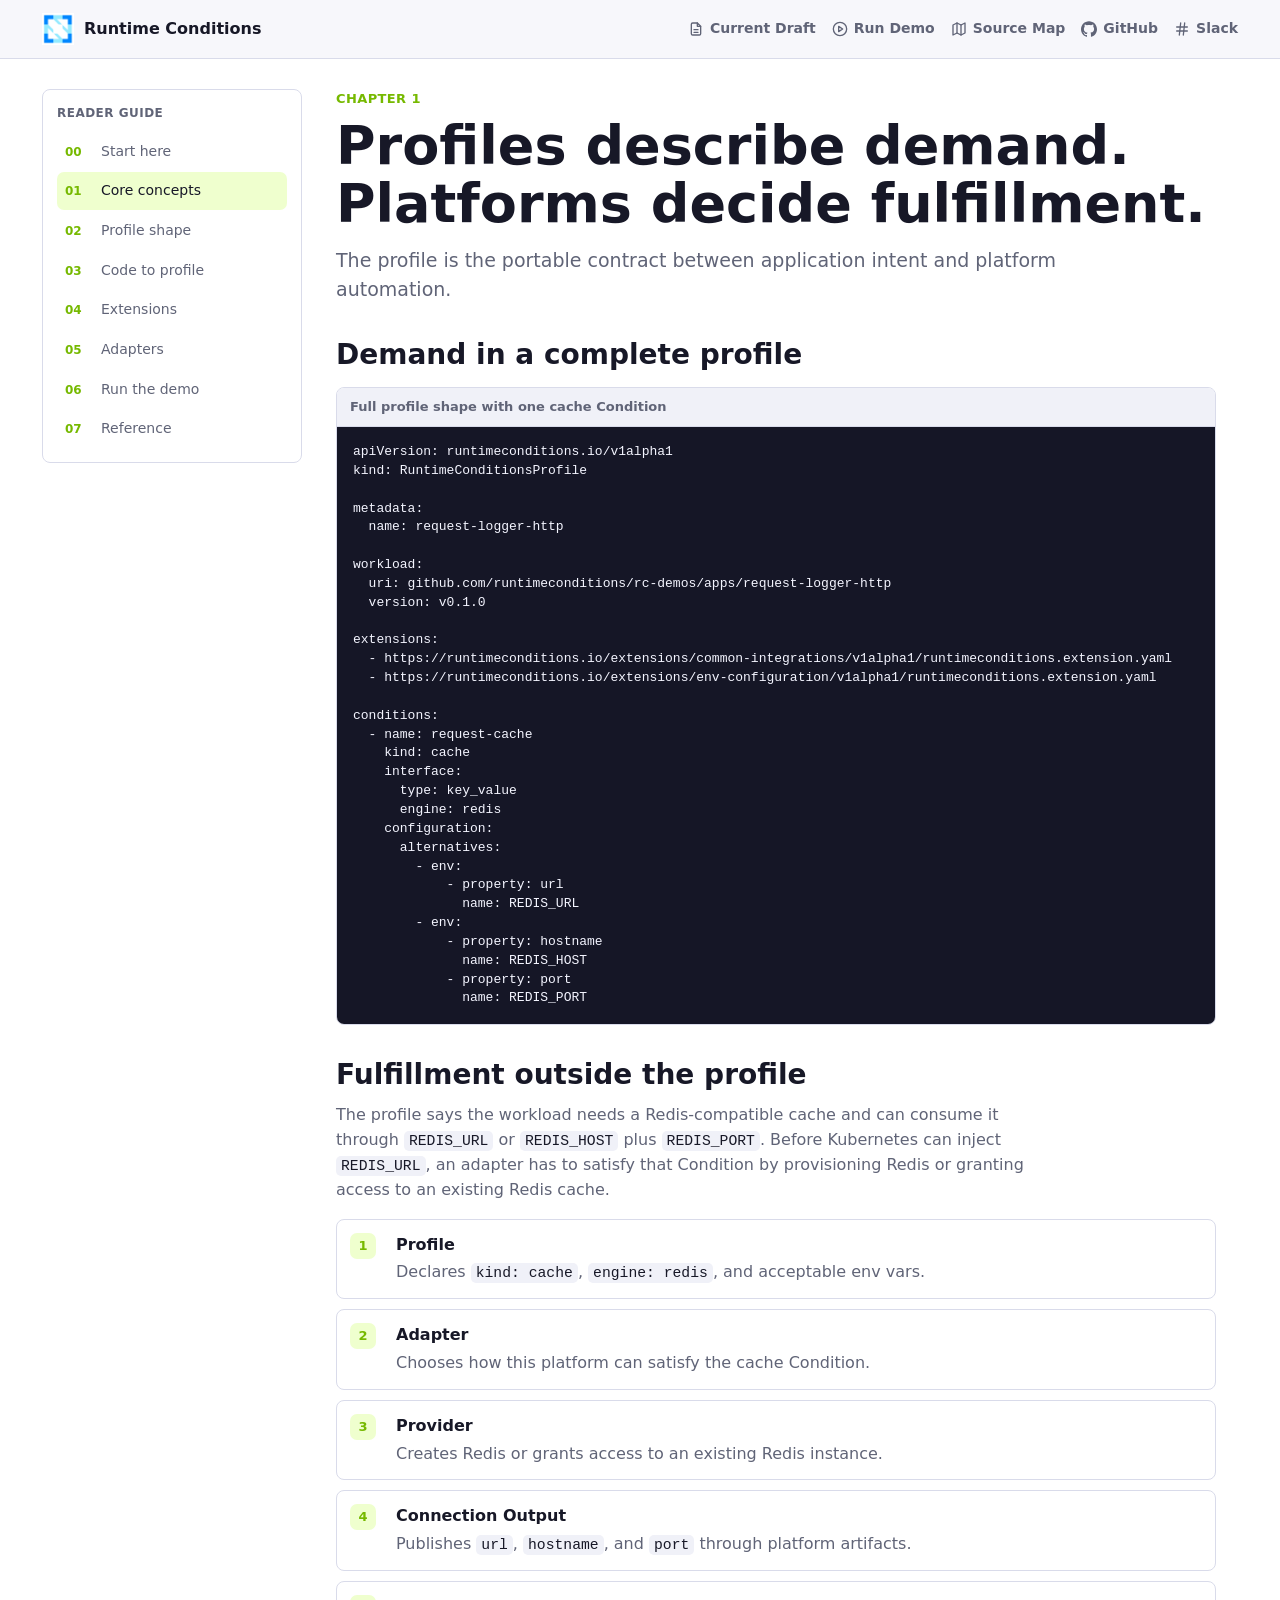
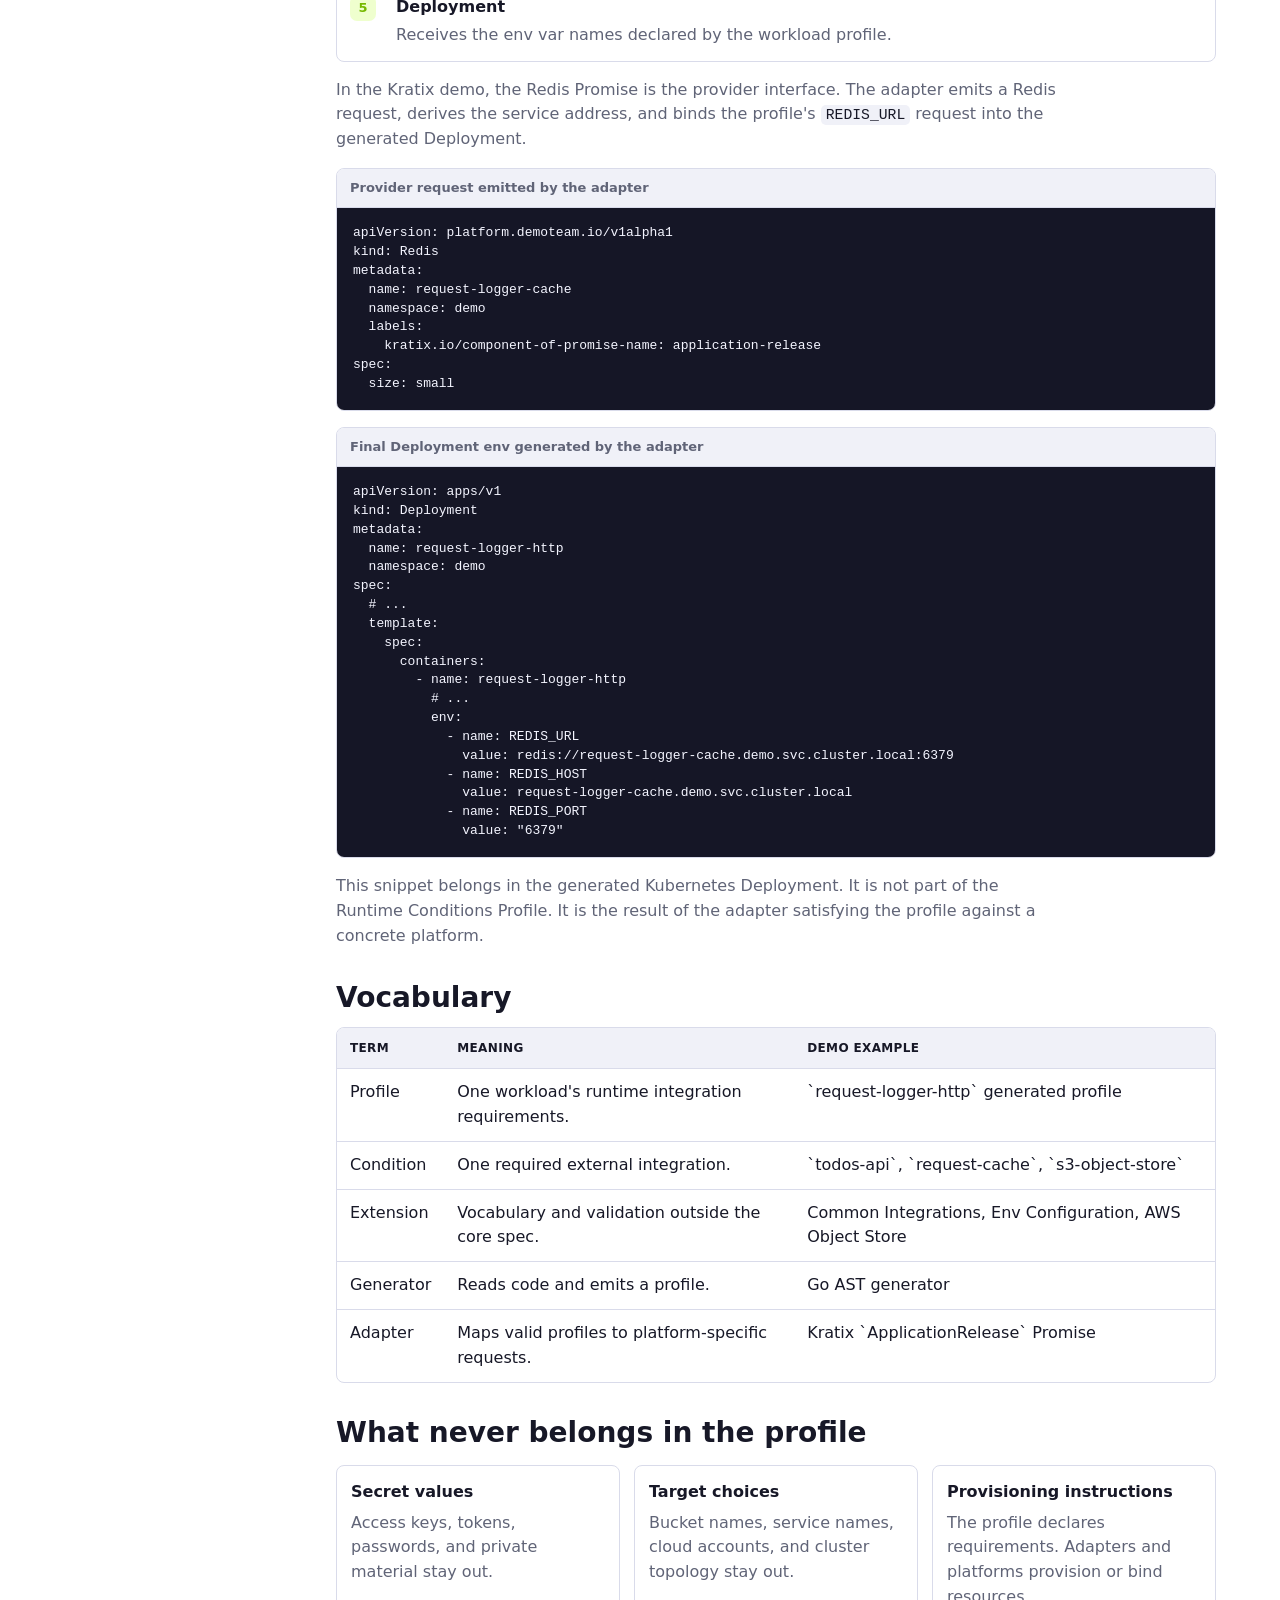
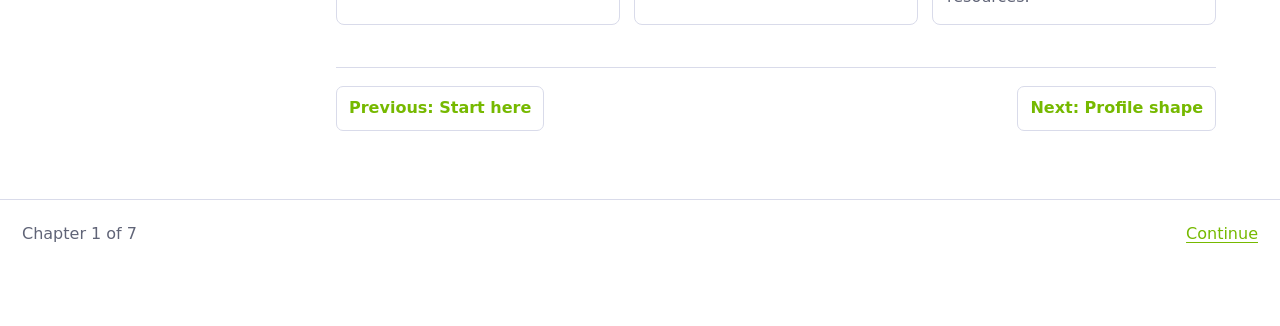
==== concepts.html @ 8dec8f98 "Add GitHub and Slack links and the CNCF logo to the header The header gains GitHub and Slack links n" ====
<!doctype html>
<html lang="en">
  <head>
    <meta charset="utf-8" />
    <meta name="viewport" content="width=device-width, initial-scale=1" />
    <title>Core Concepts | Runtime Conditions</title>
    <link rel="stylesheet" href="assets/styles.css" />
  </head>
  <body>
    <header class="site-header">
      <div class="header-inner">
        <a class="brand" href="index.html"><img class="brand-logo" src="assets/cncf-logo.png" width="32" height="32" alt="CNCF" /> Runtime Conditions</a>
        <nav class="top-links" aria-label="Top links">
          <a href="https://github.com/runtimeconditions/spec/blob/main/docs/sixth-draft.md" data-tip="Read the latest draft of the specification"><svg class="nav-icon" viewBox="0 0 24 24" width="16" height="16" fill="none" stroke="currentColor" stroke-width="2" stroke-linecap="round" stroke-linejoin="round" aria-hidden="true" focusable="false"><path d="M14 3H7a2 2 0 0 0-2 2v14a2 2 0 0 0 2 2h10a2 2 0 0 0 2-2V8z"/><path d="M14 3v5h5"/><path d="M9 13h6"/><path d="M9 17h6"/></svg><span>Current Draft</span></a>
          <a href="https://github.com/runtimeconditions/rc-demos/blob/main/README.md" data-tip="Run Runtime Conditions end to end on your own machine"><svg class="nav-icon" viewBox="0 0 24 24" width="16" height="16" fill="none" stroke="currentColor" stroke-width="2" stroke-linecap="round" stroke-linejoin="round" aria-hidden="true" focusable="false"><circle cx="12" cy="12" r="10"/><polygon points="10 8 16 12 10 16 10 8"/></svg><span>Run Demo</span></a>
          <a href="reference.html" data-tip="See where each part of this guide comes from in the source repositories"><svg class="nav-icon" viewBox="0 0 24 24" width="16" height="16" fill="none" stroke="currentColor" stroke-width="2" stroke-linecap="round" stroke-linejoin="round" aria-hidden="true" focusable="false"><path d="M3 6l6-3 6 3 6-3v15l-6 3-6-3-6 3z"/><path d="M9 3v15"/><path d="M15 6v15"/></svg><span>Source Map</span></a>
          <a href="https://github.com/runtimeconditions" data-tip="Browse the Runtime Conditions repositories on GitHub"><svg class="nav-icon" viewBox="0 0 24 24" width="16" height="16" fill="currentColor" aria-hidden="true" focusable="false"><path d="M12 .297c-6.63 0-12 5.373-12 12 0 5.303 3.438 9.8 8.205 11.385.6.113.82-.258.82-.577 0-.285-.01-1.04-.015-2.04-3.338.724-4.042-1.61-4.042-1.61C4.422 18.07 3.633 17.7 3.633 17.7c-1.087-.744.084-.729.084-.729 1.205.084 1.838 1.236 1.838 1.236 1.07 1.835 2.809 1.305 3.495.998.108-.776.417-1.305.76-1.605-2.665-.3-5.466-1.332-5.466-5.93 0-1.31.465-2.38 1.235-3.22-.135-.303-.54-1.523.105-3.176 0 0 1.005-.322 3.3 1.23.96-.267 1.98-.399 3-.405 1.02.006 2.04.138 3 .405 2.28-1.552 3.285-1.23 3.285-1.23.645 1.653.24 2.873.12 3.176.765.84 1.23 1.91 1.23 3.22 0 4.61-2.805 5.625-5.475 5.92.42.36.81 1.096.81 2.22 0 1.606-.015 2.896-.015 3.286 0 .315.21.69.825.57C20.565 22.092 24 17.592 24 12.297c0-6.627-5.373-12-12-12"/></svg><span>GitHub</span></a>
          <a href="https://cloud-native.slack.com/archives/C0C0R4M65FZ" data-tip="Join the conversation on the CNCF Slack"><svg class="nav-icon" viewBox="0 0 24 24" width="16" height="16" fill="none" stroke="currentColor" stroke-width="2" stroke-linecap="round" stroke-linejoin="round" aria-hidden="true" focusable="false"><path d="M4 9h16"/><path d="M4 15h16"/><path d="M10 3L8 21"/><path d="M16 3l-2 18"/></svg><span>Slack</span></a>
        </nav>
      </div>
    </header>

    <div class="guide-layout">
      <aside class="sidebar" aria-label="Guide chapters">
        <p class="sidebar-title">Reader Guide</p>
        <ol class="chapter-list">
          <li><a href="index.html"><span class="num">00</span><span>Start here</span></a></li>
          <li><a aria-current="page" href="concepts.html"><span class="num">01</span><span>Core concepts</span></a></li>
          <li><a href="spec.html"><span class="num">02</span><span>Profile shape</span></a></li>
          <li><a href="developers.html"><span class="num">03</span><span>Code to profile</span></a></li>
          <li><a href="extensions.html"><span class="num">04</span><span>Extensions</span></a></li>
          <li><a href="platform.html"><span class="num">05</span><span>Adapters</span></a></li>
          <li><a href="demo.html"><span class="num">06</span><span>Run the demo</span></a></li>
          <li><a href="reference.html"><span class="num">07</span><span>Reference</span></a></li>
        </ol>
      </aside>

      <main class="content">
        <p class="chapter-label">Chapter 1</p>
        <h1 class="page-title">Profiles describe demand. Platforms decide fulfillment.</h1>
        <p class="intro">
          The profile is the portable contract between application intent and platform automation.
        </p>

        <section class="section">
          <h2>Demand in a complete profile</h2>
          <div class="example">
            <div class="example-title">Full profile shape with one cache Condition</div>
            <pre><code>apiVersion: runtimeconditions.io/v1alpha1
kind: RuntimeConditionsProfile

metadata:
  name: request-logger-http

workload:
  uri: github.com/runtimeconditions/rc-demos/apps/request-logger-http
  version: v0.1.0

extensions:
  - https://runtimeconditions.io/extensions/common-integrations/v1alpha1/runtimeconditions.extension.yaml
  - https://runtimeconditions.io/extensions/env-configuration/v1alpha1/runtimeconditions.extension.yaml

conditions:
  - name: request-cache
    kind: cache
    interface:
      type: key_value
      engine: redis
    configuration:
      alternatives:
        - env:
            - property: url
              name: REDIS_URL
        - env:
            - property: hostname
              name: REDIS_HOST
            - property: port
              name: REDIS_PORT</code></pre>
          </div>
        </section>

        <section class="section">
          <h2>Fulfillment outside the profile</h2>
          <p class="short">
            The profile says the workload needs a Redis-compatible cache and can consume it through <code>REDIS_URL</code> or <code>REDIS_HOST</code> plus <code>REDIS_PORT</code>. Before Kubernetes can inject <code>REDIS_URL</code>, an adapter has to satisfy that Condition by provisioning Redis or granting access to an existing Redis cache.
          </p>
          <ol class="step-list" aria-label="Redis fulfillment steps">
            <li>
              <span class="step-num">1</span>
              <div>
                <strong>Profile</strong>
                <span>Declares <code>kind: cache</code>, <code>engine: redis</code>, and acceptable env vars.</span>
              </div>
            </li>
            <li>
              <span class="step-num">2</span>
              <div>
                <strong>Adapter</strong>
                <span>Chooses how this platform can satisfy the cache Condition.</span>
              </div>
            </li>
            <li>
              <span class="step-num">3</span>
              <div>
                <strong>Provider</strong>
                <span>Creates Redis or grants access to an existing Redis instance.</span>
              </div>
            </li>
            <li>
              <span class="step-num">4</span>
              <div>
                <strong>Connection Output</strong>
                <span>Publishes <code>url</code>, <code>hostname</code>, and <code>port</code> through platform artifacts.</span>
              </div>
            </li>
            <li>
              <span class="step-num">5</span>
              <div>
                <strong>Deployment</strong>
                <span>Receives the env var names declared by the workload profile.</span>
              </div>
            </li>
          </ol>
          <p class="short">
            In the Kratix demo, the Redis Promise is the provider interface. The adapter emits a Redis request, derives the service address, and binds the profile's <code>REDIS_URL</code> request into the generated Deployment.
          </p>
          <div class="example">
            <div class="example-title">Provider request emitted by the adapter</div>
            <pre><code>apiVersion: platform.demoteam.io/v1alpha1
kind: Redis
metadata:
  name: request-logger-cache
  namespace: demo
  labels:
    kratix.io/component-of-promise-name: application-release
spec:
  size: small</code></pre>
          </div>
          <div class="example">
            <div class="example-title">Final Deployment env generated by the adapter</div>
            <pre><code>apiVersion: apps/v1
kind: Deployment
metadata:
  name: request-logger-http
  namespace: demo
spec:
  # ...
  template:
    spec:
      containers:
        - name: request-logger-http
          # ...
          env:
            - name: REDIS_URL
              value: redis://request-logger-cache.demo.svc.cluster.local:6379
            - name: REDIS_HOST
              value: request-logger-cache.demo.svc.cluster.local
            - name: REDIS_PORT
              value: "6379"</code></pre>
          </div>
          <p class="short">
            This snippet belongs in the generated Kubernetes Deployment. It is not part of the Runtime Conditions Profile. It is the result of the adapter satisfying the profile against a concrete platform.
          </p>
        </section>

        <section class="section">
          <h2>Vocabulary</h2>
          <div class="table-wrap">
            <table>
              <thead>
                <tr><th>Term</th><th>Meaning</th><th>Demo Example</th></tr>
              </thead>
              <tbody>
                <tr><td>Profile</td><td>One workload's runtime integration requirements.</td><td>`request-logger-http` generated profile</td></tr>
                <tr><td>Condition</td><td>One required external integration.</td><td>`todos-api`, `request-cache`, `s3-object-store`</td></tr>
                <tr><td>Extension</td><td>Vocabulary and validation outside the core spec.</td><td>Common Integrations, Env Configuration, AWS Object Store</td></tr>
                <tr><td>Generator</td><td>Reads code and emits a profile.</td><td>Go AST generator</td></tr>
                <tr><td>Adapter</td><td>Maps valid profiles to platform-specific requests.</td><td>Kratix `ApplicationRelease` Promise</td></tr>
              </tbody>
            </table>
          </div>
        </section>

        <section class="section">
          <h2>What never belongs in the profile</h2>
          <ul class="horizontal-list">
            <li class="mini-card"><strong>Secret values</strong><span>Access keys, tokens, passwords, and private material stay out.</span></li>
            <li class="mini-card"><strong>Target choices</strong><span>Bucket names, service names, cloud accounts, and cluster topology stay out.</span></li>
            <li class="mini-card"><strong>Provisioning instructions</strong><span>The profile declares requirements. Adapters and platforms provision or bind resources.</span></li>
          </ul>
        </section>

        <nav class="page-nav" aria-label="Page navigation">
          <a href="index.html">Previous: Start here</a>
          <a href="spec.html">Next: Profile shape</a>
        </nav>
      </main>
    </div>

    <footer class="footer">
      <div class="footer-inner">
        <span>Chapter 1 of 7</span>
        <a href="spec.html">Continue</a>
      </div>
    </footer>
    <script src="assets/syntax.js" defer></script>
  </body>
</html>
---- assets/styles.css ----
:root {
  color-scheme: light;
  /* --bg: #f7f7fb; */
  --surface: #ffffff;
  --surface-2: #f0f1f8;
  --ink: #171827;
  --muted: #606477;
  --line: #d9dbea;
  --accent: #76b900;
  --accent-2: #4f8f00;
  --accent-soft: #efffce;
  --accent-ink: #173300;
  --code-bg: #151626;
  --code-ink: #f4f5ff;
  --code-key: #8bd3ff;
  --code-string: #ffd38a;
  --code-value: #a7f3c6;
  --code-comment: #858ba8;
  --code-keyword: #c7a4ff;
  --code-type: #7dd3fc;
  --code-func: #f0abfc;
  --radius: 8px;
  font-family:
    Inter, ui-sans-serif, system-ui, -apple-system, BlinkMacSystemFont, "Segoe UI",
    sans-serif;
}

* {
  box-sizing: border-box;
}

html {
  scroll-behavior: smooth;
}

body {
  margin: 0;
  background: var(--bg);
  color: var(--ink);
  line-height: 1.55;
}

a {
  color: var(--accent);
  text-decoration-thickness: 1px;
  text-underline-offset: 3px;
}

a:hover {
  color: var(--accent-2);
}

.site-header {
  border-bottom: 1px solid var(--line);
  background: rgba(247, 247, 251, 0.96);
  backdrop-filter: blur(10px);
  position: sticky;
  top: 0;
  z-index: 20;
}

.header-inner {
  max-width: 1240px;
  margin: 0 auto;
  padding: 13px 22px;
  display: flex;
  align-items: center;
  justify-content: space-between;
  gap: 18px;
}

.brand {
  display: inline-flex;
  align-items: center;
  gap: 10px;
  color: var(--ink);
  font-weight: 760;
  text-decoration: none;
  white-space: nowrap;
}

.brand-logo {
  width: 32px;
  height: 32px;
  display: block;
  flex: none;
}

.top-links {
  display: flex;
  flex-wrap: wrap;
  justify-content: flex-end;
  gap: 8px 16px;
  font-size: 14px;
}

.top-links a {
  position: relative;
  display: inline-flex;
  align-items: center;
  gap: 6px;
  color: var(--muted);
  font-weight: 650;
  text-decoration: none;
}

.top-links a:hover,
.top-links a:focus-visible {
  color: var(--accent-2);
}

.nav-icon {
  flex: none;
}

.top-links a[data-tip]::after {
  content: attr(data-tip);
  position: absolute;
  top: calc(100% + 10px);
  right: 0;
  width: max-content;
  max-width: 240px;
  padding: 7px 10px;
  border-radius: var(--radius);
  background: var(--code-bg);
  color: var(--code-ink);
  font-size: 12.5px;
  font-weight: 500;
  line-height: 1.4;
  text-align: left;
  box-shadow: 0 6px 20px rgba(21, 22, 38, 0.22);
  opacity: 0;
  transform: translateY(-4px);
  pointer-events: none;
  transition: opacity 0.14s ease, transform 0.14s ease;
}

.top-links a[data-tip]:hover::after,
.top-links a[data-tip]:focus-visible::after {
  opacity: 1;
  transform: none;
}

@media (hover: none) {
  .top-links a[data-tip]::after {
    display: none;
  }
}

@media (prefers-reduced-motion: reduce) {
  .top-links a[data-tip]::after {
    transition: none;
  }
}

.guide-layout {
  max-width: 1240px;
  margin: 0 auto;
  display: grid;
  grid-template-columns: 260px minmax(0, 1fr);
  gap: 34px;
  padding: 30px 22px 68px;
}

.sidebar {
  position: sticky;
  top: 74px;
  align-self: start;
  border: 1px solid var(--line);
  border-radius: var(--radius);
  background: var(--surface);
  padding: 14px;
}

.sidebar-title {
  margin: 0 0 10px;
  color: var(--muted);
  font-size: 12px;
  font-weight: 780;
  letter-spacing: 0.04em;
  text-transform: uppercase;
}

.chapter-list {
  list-style: none;
  padding: 0;
  margin: 0;
  display: grid;
  gap: 2px;
}

.chapter-list a {
  display: grid;
  grid-template-columns: 28px 1fr;
  align-items: baseline;
  gap: 8px;
  padding: 8px;
  border-radius: 7px;
  color: var(--muted);
  text-decoration: none;
  font-size: 14px;
}

.chapter-list a:hover,
.chapter-list a[aria-current="page"] {
  background: var(--accent-soft);
  color: var(--ink);
}

.chapter-list .num {
  color: var(--accent);
  font-weight: 780;
  font-size: 12px;
}

.content {
  max-width: 880px;
}

.chapter-label {
  margin: 0 0 8px;
  color: var(--accent);
  font-size: 13px;
  font-weight: 780;
  letter-spacing: 0.03em;
  text-transform: uppercase;
}

.page-title {
  margin: 0 0 12px;
  font-size: clamp(34px, 5vw, 54px);
  line-height: 1.08;
  letter-spacing: 0;
}

.intro {
  margin: 0 0 22px;
  color: var(--muted);
  font-size: 19px;
  max-width: 760px;
}

.section {
  margin: 34px 0;
}

.section h2 {
  margin: 0 0 12px;
  font-size: 28px;
  line-height: 1.15;
  letter-spacing: 0;
}

.section h3 {
  margin: 0 0 8px;
  font-size: 19px;
  line-height: 1.2;
  letter-spacing: 0;
}

p {
  margin: 0 0 14px;
}

.short {
  color: var(--muted);
  max-width: 720px;
}

.example {
  margin: 16px 0;
  border: 1px solid var(--line);
  border-radius: var(--radius);
  overflow: hidden;
  background: var(--surface);
}

.example-title {
  display: flex;
  justify-content: space-between;
  align-items: center;
  gap: 12px;
  padding: 9px 13px;
  border-bottom: 1px solid var(--line);
  background: var(--surface-2);
  color: var(--muted);
  font-size: 13px;
  font-weight: 760;
}

.example-title a {
  font-weight: 650;
}

pre {
  margin: 0;
  padding: 16px;
  overflow-x: auto;
  background: var(--code-bg);
  color: var(--code-ink);
  font-size: 13px;
  line-height: 1.45;
}

pre .tok-key,
pre .tok-func {
  color: var(--code-key);
}

pre .tok-string {
  color: var(--code-string);
}

pre .tok-value {
  color: var(--code-value);
}

pre .tok-comment {
  color: var(--code-comment);
  font-style: italic;
}

pre .tok-keyword {
  color: var(--code-keyword);
}

pre .tok-type {
  color: var(--code-type);
}

pre .tok-command {
  color: var(--code-func);
}

code {
  font-family:
    "SFMono-Regular", Consolas, "Liberation Mono", Menlo, ui-monospace, monospace;
}

:not(pre) > code {
  padding: 2px 5px;
  border-radius: 5px;
  background: var(--surface-2);
  color: var(--ink);
  font-size: 0.92em;
}

.note {
  border-left: 4px solid var(--accent);
  border-radius: 0 var(--radius) var(--radius) 0;
  background: var(--surface);
  padding: 14px 16px;
}

.note p:last-child {
  margin-bottom: 0;
}

.step-list {
  list-style: none;
  margin: 16px 0;
  padding: 0;
  display: grid;
  gap: 10px;
}

.step-list li {
  display: grid;
  grid-template-columns: 34px 1fr;
  gap: 12px;
  align-items: start;
  border: 1px solid var(--line);
  border-radius: var(--radius);
  background: var(--surface);
  padding: 13px;
}

.step-list .step-num {
  display: grid;
  place-items: center;
  width: 26px;
  height: 26px;
  border-radius: 7px;
  background: var(--accent-soft);
  color: var(--accent);
  font-weight: 780;
  font-size: 13px;
}

.step-list strong {
  display: block;
  margin-bottom: 3px;
}

.step-list span {
  color: var(--muted);
}

.two-col {
  display: grid;
  grid-template-columns: repeat(2, minmax(0, 1fr));
  gap: 16px;
}

.mini-card {
  border: 1px solid var(--line);
  border-radius: var(--radius);
  background: var(--surface);
  padding: 14px;
}

.mini-card strong {
  display: block;
  margin-bottom: 6px;
}

.mini-card span {
  color: var(--muted);
}

.mini-card p:last-child {
  margin-bottom: 0;
}

.horizontal-list {
  list-style: none;
  margin: 16px 0;
  padding: 0;
  display: grid;
  grid-template-columns: repeat(3, minmax(0, 1fr));
  gap: 14px;
}

.table-wrap {
  overflow-x: auto;
  border: 1px solid var(--line);
  border-radius: var(--radius);
  background: var(--surface);
}

table {
  width: 100%;
  border-collapse: collapse;
  min-width: 680px;
}

th,
td {
  padding: 11px 13px;
  border-bottom: 1px solid var(--line);
  text-align: left;
  vertical-align: top;
}

th {
  background: var(--surface-2);
  font-size: 12px;
  letter-spacing: 0.03em;
  text-transform: uppercase;
}

tr:last-child td {
  border-bottom: 0;
}

.link-list {
  display: grid;
  gap: 8px;
  margin: 12px 0 0;
  padding: 0;
  list-style: none;
}

.link-list a {
  display: block;
  padding: 10px 12px;
  border: 1px solid var(--line);
  border-radius: 7px;
  background: var(--surface);
  text-decoration: none;
  font-weight: 680;
}

.page-nav {
  display: flex;
  justify-content: space-between;
  gap: 14px;
  margin-top: 42px;
  padding-top: 18px;
  border-top: 1px solid var(--line);
}

.page-nav a {
  display: inline-flex;
  min-height: 40px;
  align-items: center;
  border: 1px solid var(--line);
  border-radius: 7px;
  background: var(--surface);
  padding: 9px 12px;
  text-decoration: none;
  font-weight: 730;
}

.footer {
  border-top: 1px solid var(--line);
  color: var(--muted);
  padding: 22px;
}

.footer-inner {
  max-width: 1240px;
  margin: 0 auto;
  display: flex;
  justify-content: space-between;
  gap: 14px;
  flex-wrap: wrap;
}

@media (max-width: 920px) {
  .header-inner {
    align-items: flex-start;
    flex-direction: column;
  }

  .top-links {
    justify-content: flex-start;
  }

  .guide-layout {
    grid-template-columns: 1fr;
    gap: 22px;
  }

  .sidebar {
    position: static;
  }

  .chapter-list {
    grid-template-columns: repeat(2, minmax(0, 1fr));
  }

  .two-col {
    grid-template-columns: 1fr;
  }

  .horizontal-list {
    grid-template-columns: 1fr;
  }

}

@media (max-width: 560px) {
  .header-inner,
  .guide-layout,
  .footer {
    padding-left: 14px;
    padding-right: 14px;
  }

  .chapter-list {
    grid-template-columns: 1fr;
  }

  .page-title {
    font-size: 34px;
  }

  .intro {
    font-size: 17px;
  }

  .page-nav {
    flex-direction: column;
  }
}
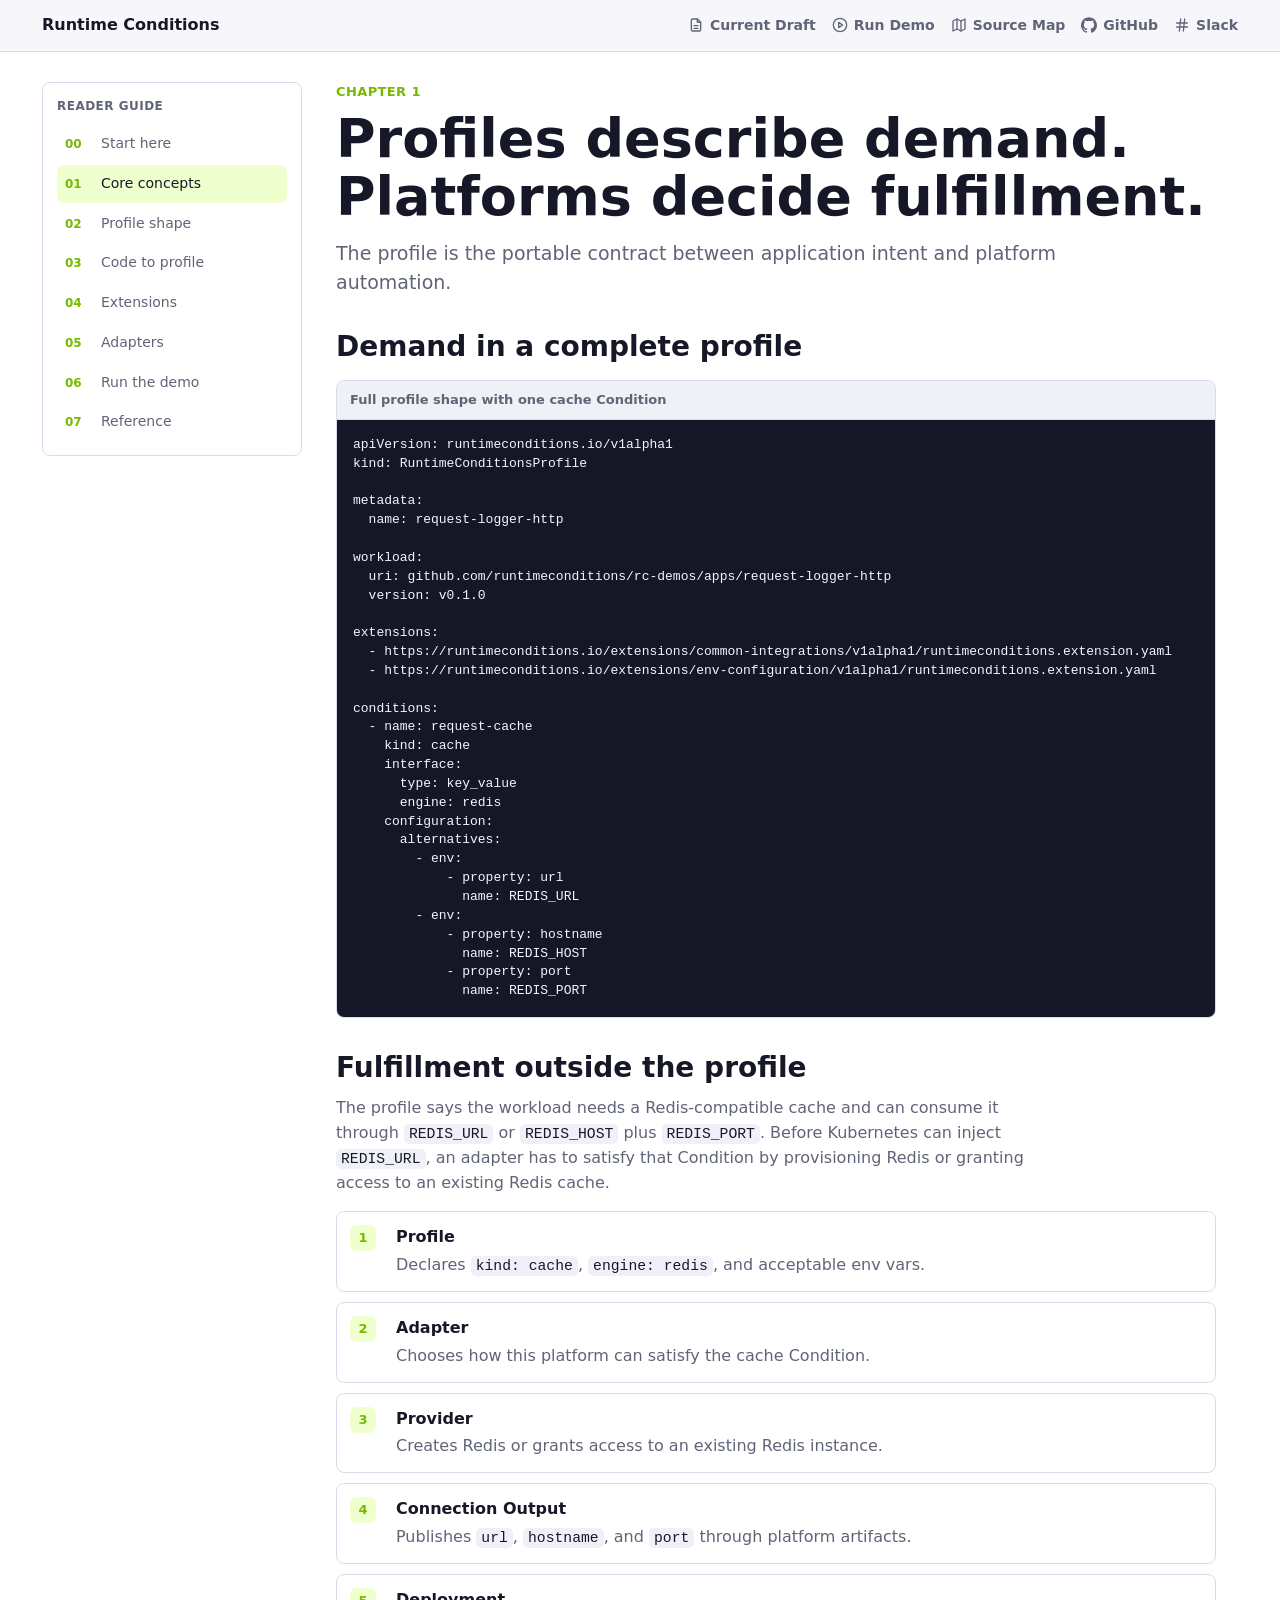
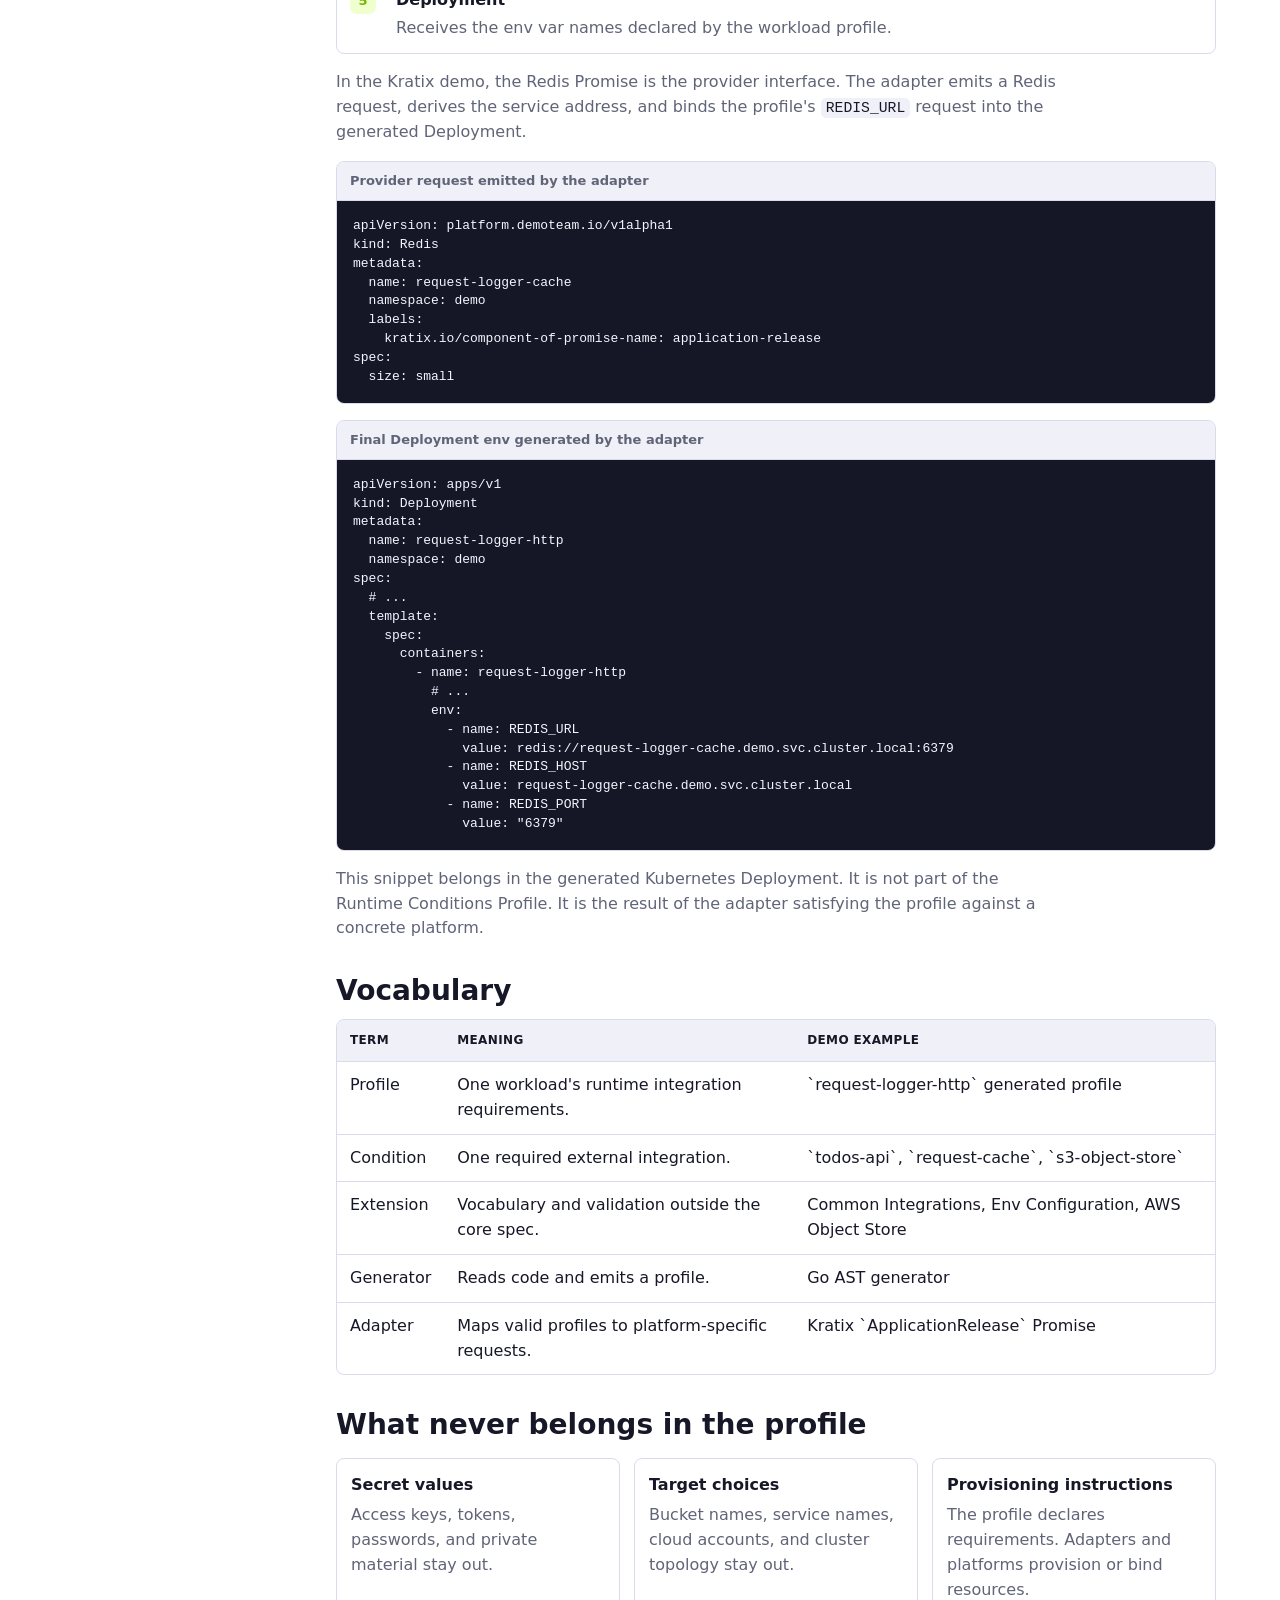
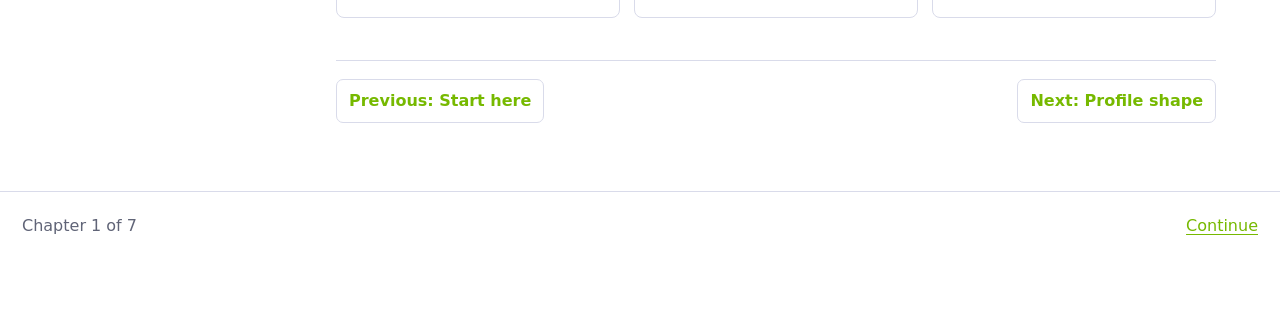
==== commit 88f04643: "Remove the CNCF logo from the header The header shows just the site name beside the links.  Signed-o" ====
--- a/concepts.html
+++ b/concepts.html
@@ -9,7 +9,7 @@
   <body>
     <header class="site-header">
       <div class="header-inner">
-        <a class="brand" href="index.html"><img class="brand-logo" src="assets/cncf-logo.png" width="32" height="32" alt="CNCF" /> Runtime Conditions</a>
+        <a class="brand" href="index.html">Runtime Conditions</a>
         <nav class="top-links" aria-label="Top links">
           <a href="https://github.com/runtimeconditions/spec/blob/main/docs/sixth-draft.md" data-tip="Read the latest draft of the specification"><svg class="nav-icon" viewBox="0 0 24 24" width="16" height="16" fill="none" stroke="currentColor" stroke-width="2" stroke-linecap="round" stroke-linejoin="round" aria-hidden="true" focusable="false"><path d="M14 3H7a2 2 0 0 0-2 2v14a2 2 0 0 0 2 2h10a2 2 0 0 0 2-2V8z"/><path d="M14 3v5h5"/><path d="M9 13h6"/><path d="M9 17h6"/></svg><span>Current Draft</span></a>
           <a href="https://github.com/runtimeconditions/rc-demos/blob/main/README.md" data-tip="Run Runtime Conditions end to end on your own machine"><svg class="nav-icon" viewBox="0 0 24 24" width="16" height="16" fill="none" stroke="currentColor" stroke-width="2" stroke-linecap="round" stroke-linejoin="round" aria-hidden="true" focusable="false"><circle cx="12" cy="12" r="10"/><polygon points="10 8 16 12 10 16 10 8"/></svg><span>Run Demo</span></a>
--- a/assets/styles.css
+++ b/assets/styles.css
@@ -79,13 +79,6 @@
   white-space: nowrap;
 }
 
-.brand-logo {
-  width: 32px;
-  height: 32px;
-  display: block;
-  flex: none;
-}
-
 .top-links {
   display: flex;
   flex-wrap: wrap;
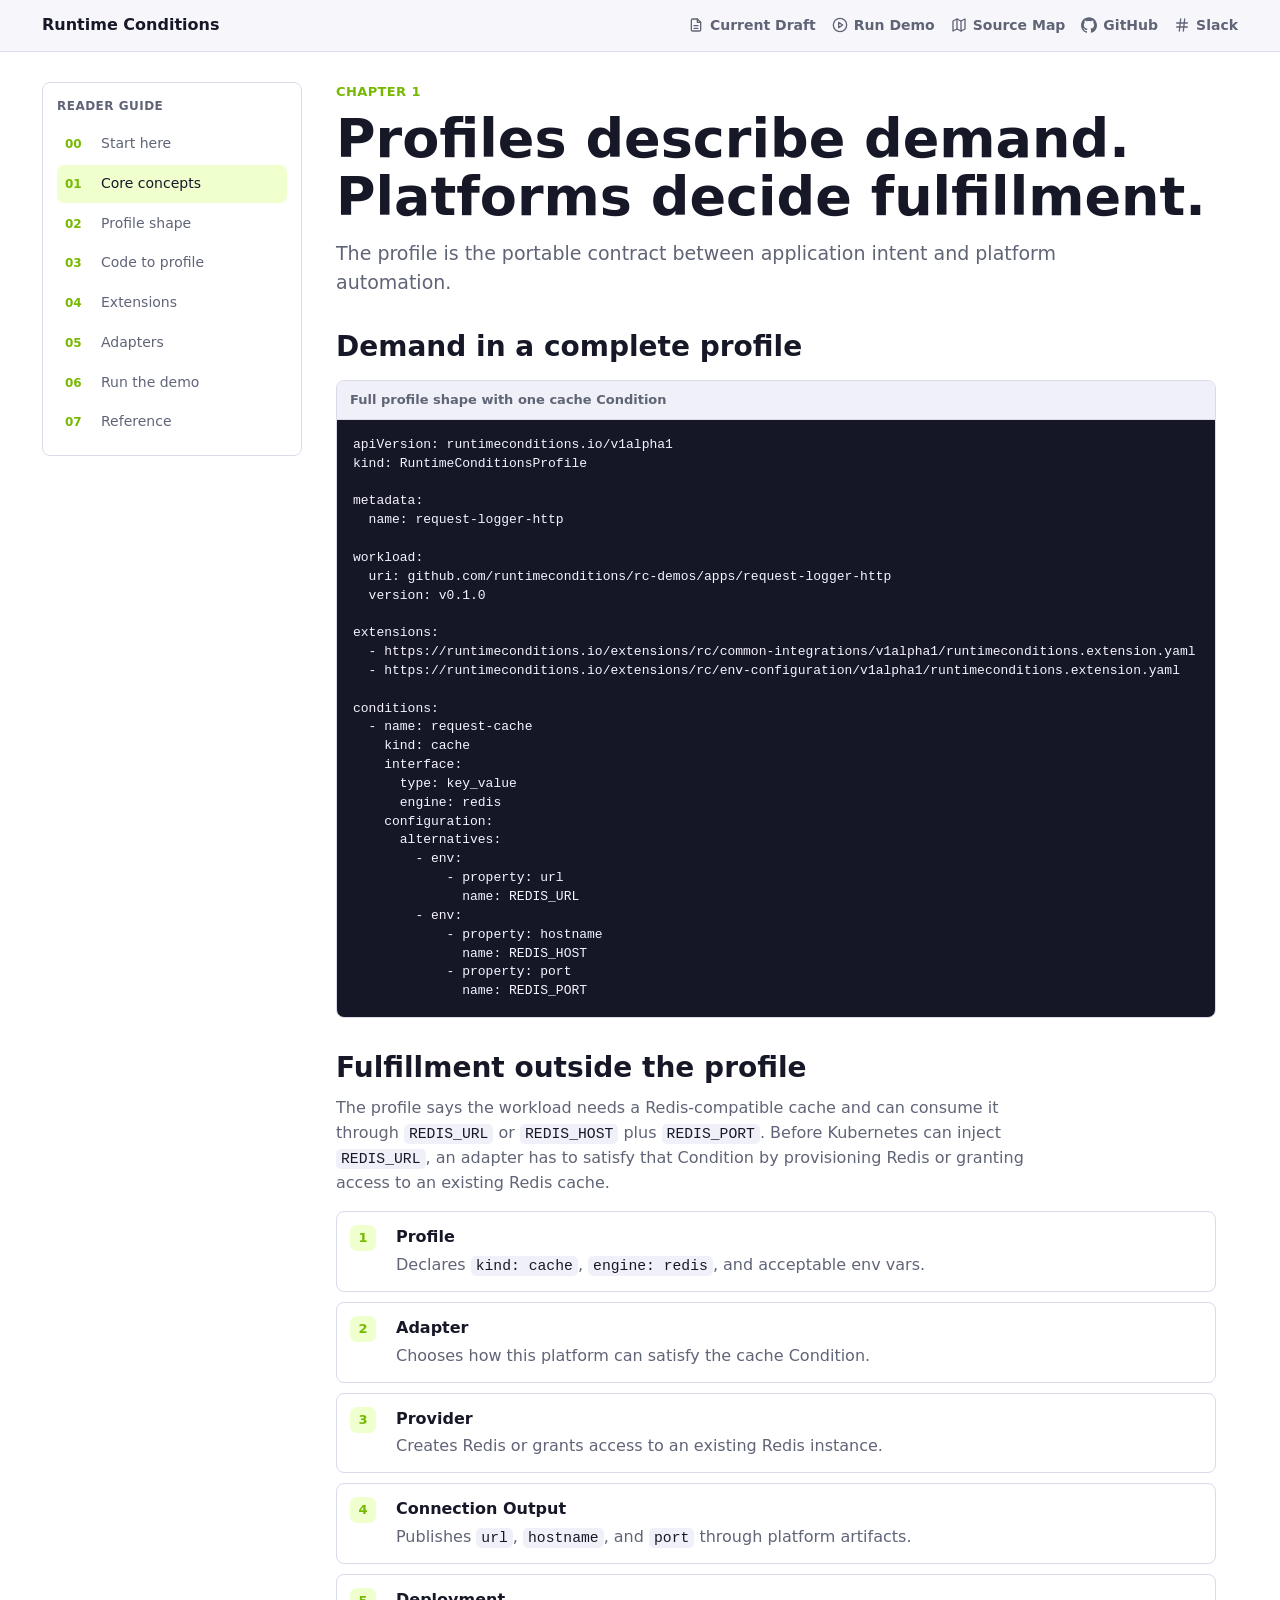
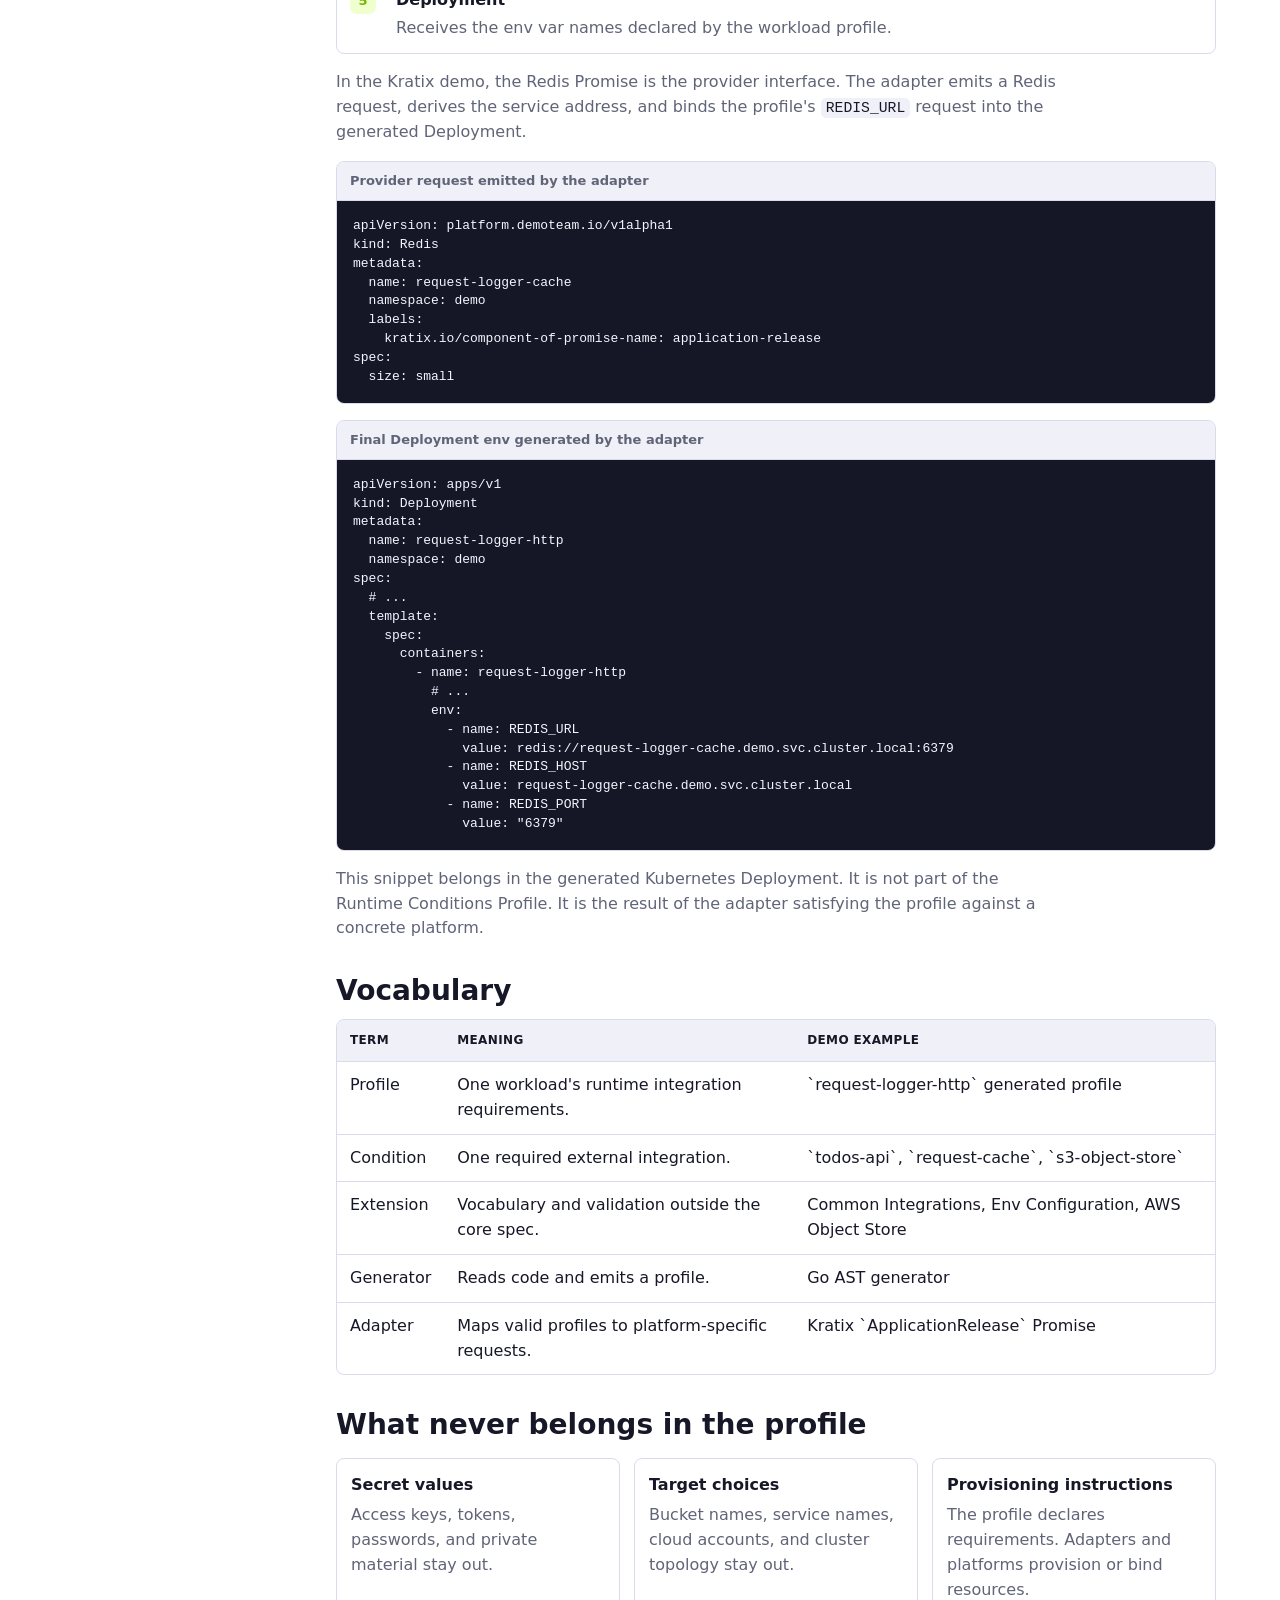
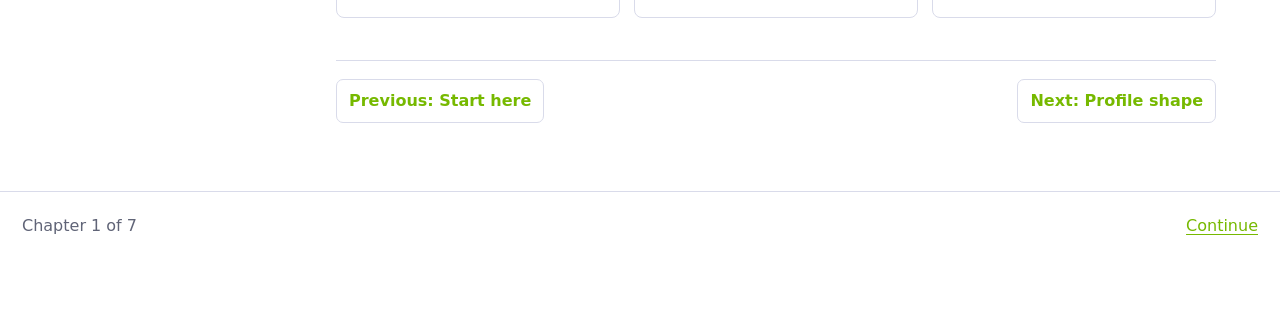
==== commit 4c8b8795: "Point the examples at the /rc/ extension ids and the runtimeconditions.io/x/rc Go modules The common" ====
--- a/concepts.html
+++ b/concepts.html
@@ -57,8 +57,8 @@
   version: v0.1.0
 
 extensions:
-  - https://runtimeconditions.io/extensions/common-integrations/v1alpha1/runtimeconditions.extension.yaml
-  - https://runtimeconditions.io/extensions/env-configuration/v1alpha1/runtimeconditions.extension.yaml
+  - https://runtimeconditions.io/extensions/rc/common-integrations/v1alpha1/runtimeconditions.extension.yaml
+  - https://runtimeconditions.io/extensions/rc/env-configuration/v1alpha1/runtimeconditions.extension.yaml
 
 conditions:
   - name: request-cache
